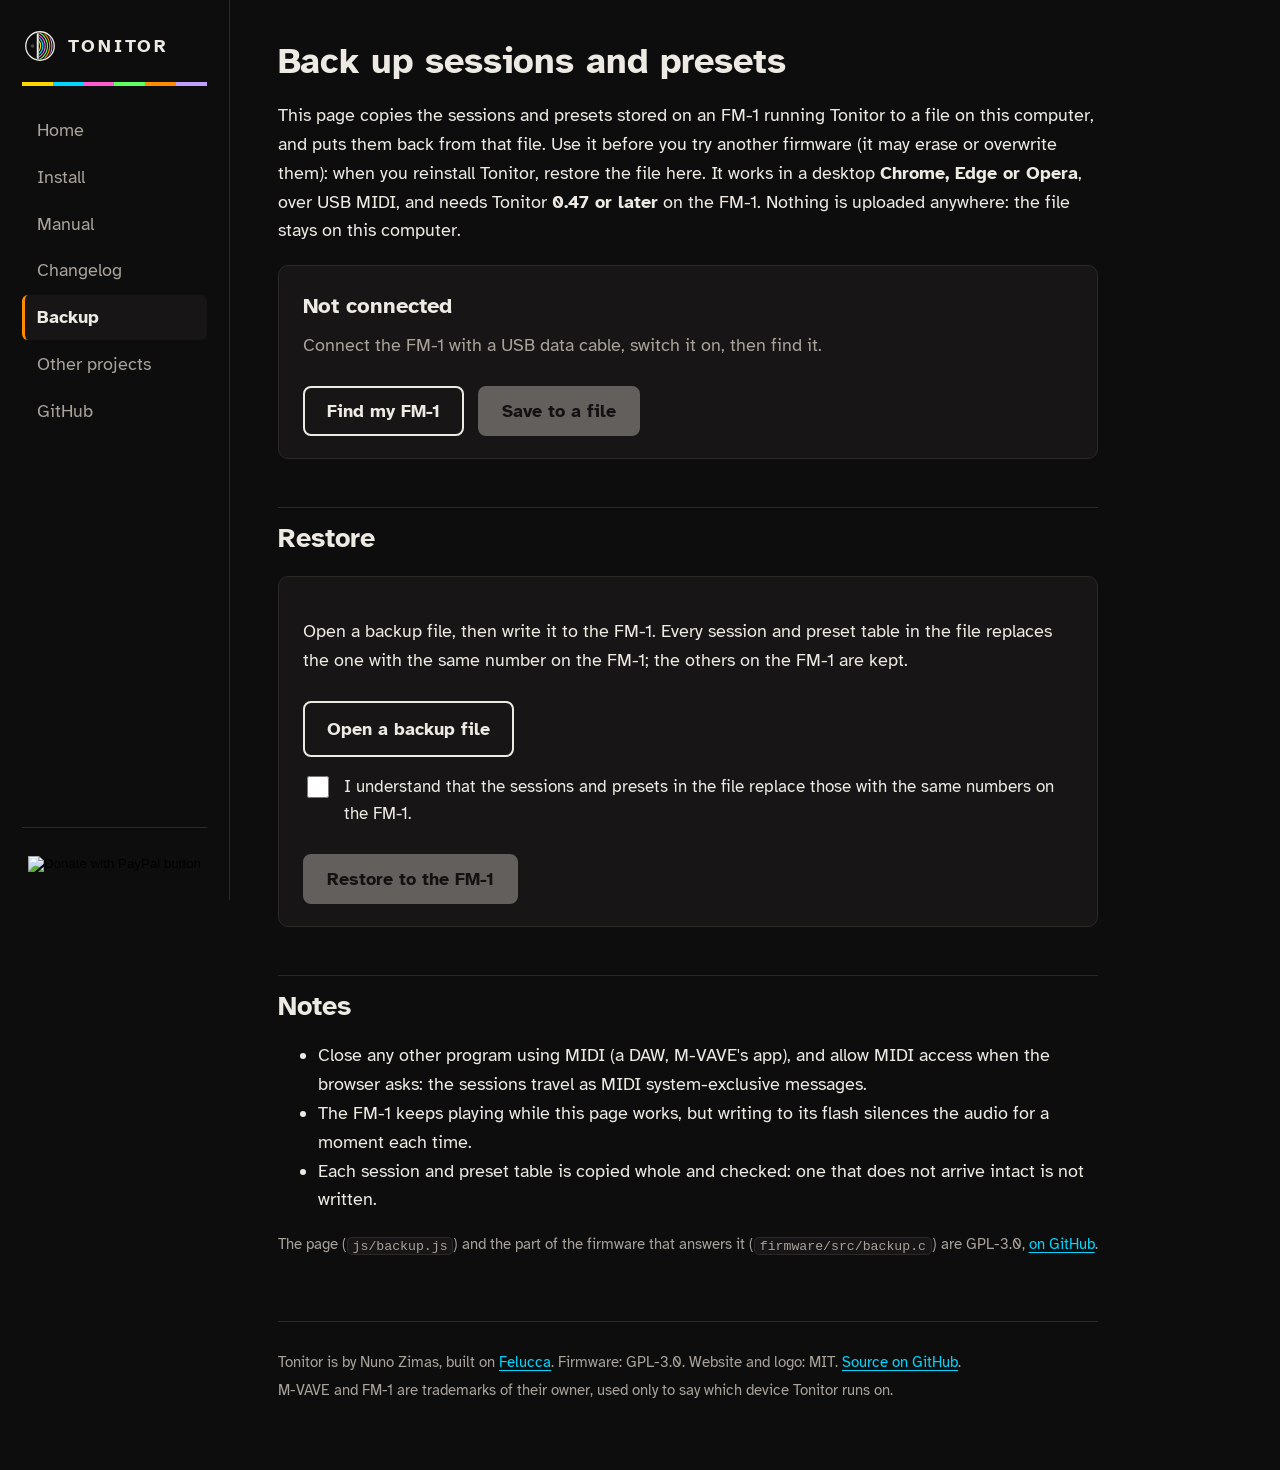
==== docs/backup.html @ d4419c0c "Import Tonitor 0.53 from nzimas/tonitor commit c39d18f Starting point of the SMK-37 port: the FM-1 t" ====
<!doctype html>
<!-- SPDX-License-Identifier: MIT -- Tonitor website (generated by tools/make_site.py from site/, README.md, CHANGELOG.md) -->
<html lang="en">
<head>
<meta charset="utf-8">
<meta name="viewport" content="width=device-width, initial-scale=1">
<title>Back up Tonitor sessions</title>
<meta name="description" content="Save the sessions and presets on an FM-1 running Tonitor to a file, and restore them, from your browser.">
<link rel="icon" href="assets/mark.svg" type="image/svg+xml">
<link rel="preconnect" href="https://fonts.googleapis.com">
<link rel="preconnect" href="https://fonts.gstatic.com" crossorigin>
<link href="https://fonts.googleapis.com/css2?family=Atkinson+Hyperlegible:wght@400;700&display=swap" rel="stylesheet">
<link rel="stylesheet" href="css/site.css?v=ab61317bf0">
<script type="module" src="js/backup.js"></script>
</head>
<body>
<div class="layout">
  <aside class="side">
    <div class="top">
      <a class="brand" href="./"><img src="assets/mark.svg" alt="">TONITOR</a>
      <button class="menu-btn" type="button" aria-label="Menu" aria-controls="site-nav" aria-expanded="false"><span></span><span></span><span></span></button>
    </div>
    <div class="layers" aria-hidden="true"><span></span><span></span><span></span><span></span><span></span><span></span></div>
    <nav id="site-nav" aria-label="Site">
      <button class="menu-close" type="button" aria-label="Close the menu">&times;</button>
      <a href="./">Home</a>
      <a href="install.html">Install</a>
      <a href="manual.html">Manual</a>
      <a href="changelog.html">Changelog</a>
      <a href="backup.html" aria-current="page">Backup</a>
      <a href="projects.html">Other projects</a>
      <a href="https://github.com/nzimas/tonitor">GitHub</a>
    </nav>
    <div class="menu-shade" hidden></div>
    <form class="donate donate-side" action="https://www.paypal.com/cgi-bin/webscr" method="post" target="_top">
      <input type="hidden" name="cmd" value="_xclick">
      <input type="hidden" name="business" value="nzimas.lv@gmail.com">
      <input type="hidden" name="item_name" value="Support Tonitor">
      <input type="hidden" name="currency_code" value="EUR">
      <input type="image" src="https://www.paypalobjects.com/en_US/i/btn/btn_donateCC_LG.gif" name="submit"
             title="PayPal - The safer, easier way to pay online!" alt="Donate with PayPal button">
    </form>
  </aside>
  <div class="content">
    <main>
<h1>Back up sessions and presets</h1>
<p>This page copies the sessions and presets stored on an FM-1 running Tonitor to a file on this computer, and
  puts them back from that file. Use it before you try another firmware (it may erase or overwrite them): when
  you reinstall Tonitor, restore the file here. It works in a desktop <b>Chrome, Edge or Opera</b>, over USB
  MIDI, and needs Tonitor <b>0.47 or later</b> on the FM-1. Nothing is uploaded anywhere: the file stays on this
  computer.</p>

<div class="panel" aria-live="polite">
  <p class="status" id="status">Not connected</p>
  <p class="detail" id="detail">Connect the FM-1 with a USB data cable, switch it on, then find it.</p>
  <dl class="dev" id="facts" hidden>
    <dt>On the FM-1</dt><dd id="f-dev"></dd>
    <dt>In the file</dt><dd id="f-file">no file opened</dd>
  </dl>
  <div class="bar" id="bar" hidden><div></div></div>
  <div class="cta">
    <button class="btn" id="connect">Find my FM-1</button>
    <button class="btn primary" id="save" disabled>Save to a file</button>
  </div>
</div>

<h2>Restore</h2>
<div class="panel">
  <p>Open a backup file, then write it to the FM-1. Every session and preset table in the file
    replaces the one with the same number on the FM-1; the others on the FM-1 are kept.</p>
  <div class="cta">
    <label class="btn" for="file">Open a backup file</label>
    <input type="file" id="file" accept=".json,application/json" hidden>
  </div>
  <label class="check"><input type="checkbox" id="agree">
    <span>I understand that the sessions and presets in the file replace those with the same numbers on the
      FM-1.</span></label>
  <div class="cta">
    <button class="btn primary" id="restore" disabled>Restore to the FM-1</button>
  </div>
  <div aria-live="polite">
    <p class="status" id="r-status" hidden></p>
    <p class="detail" id="r-detail" hidden></p>
    <div class="bar" id="r-bar" hidden><div></div></div>
  </div>
</div>

<h2>Notes</h2>
<ul>
  <li>Close any other program using MIDI (a DAW, M-VAVE's app), and allow MIDI access when the browser asks:
    the sessions travel as MIDI system-exclusive messages.</li>
  <li>The FM-1 keeps playing while this page works, but writing to its flash silences the audio for a moment
    each time.</li>
  <li>Each session and preset table is copied whole and checked: one that does not arrive intact is not written.</li>
</ul>
<p class="note">The page (<code>js/backup.js</code>) and the part of the firmware that answers it
  (<code>firmware/src/backup.c</code>) are GPL-3.0, <a href="https://github.com/nzimas/tonitor">on GitHub</a>.</p>

    </main>
    <footer>
      <p>Tonitor is by Nuno Zimas, built on <a href="https://github.com/hugelton/Felucca">Felucca</a>. Firmware: GPL-3.0. Website and logo: MIT.
        <a href="https://github.com/nzimas/tonitor">Source on GitHub</a>.</p>
      <p>M-VAVE and FM-1 are trademarks of their owner, used only to say which device Tonitor runs on.</p>
      <form class="donate donate-foot" action="https://www.paypal.com/cgi-bin/webscr" method="post" target="_top">
        <input type="hidden" name="cmd" value="_xclick">
        <input type="hidden" name="business" value="nzimas.lv@gmail.com">
        <input type="hidden" name="item_name" value="Support Tonitor">
        <input type="hidden" name="currency_code" value="EUR">
        <input type="image" src="https://www.paypalobjects.com/en_US/i/btn/btn_donateCC_LG.gif" name="submit"
               title="PayPal - The safer, easier way to pay online!" alt="Donate with PayPal button">
      </form>
    </footer>
  </div>
</div>
<script src="js/menu.js?v=ab61317bf0"></script>
</body>
</html>
---- docs/css/site.css ----
/* SPDX-License-Identifier: MIT -- Tonitor website */
:root {
  --bg: #0e0d0d;
  --bg2: #171515;
  --line: #2c2927;
  --fg: #edeae4;
  --dim: #a8a29b;
  --l1: #ffd600; --l2: #00d6ff; --l3: #ff5cd2; --l4: #60ff60; --l5: #ff8c00; --l6: #bea0ff;
  --warn: #ff5a4a;
  --ok: #60e080;
  --side: 230px;
  --max: 820px;
}
* { box-sizing: border-box; }
[hidden] { display: none !important; }
html { -webkit-text-size-adjust: 100%; }
body {
  margin: 0;
  background: var(--bg);
  color: var(--fg);
  font-family: "Atkinson Hyperlegible", system-ui, -apple-system, "Segoe UI", sans-serif;
  font-size: 18px;
  line-height: 1.6;
}
a { color: var(--l2); text-underline-offset: 3px; }
a:hover { color: var(--fg); }
code, pre { font-family: ui-monospace, "SF Mono", Menlo, Consolas, monospace; font-size: 0.88em; }
code { background: var(--bg2); border: 1px solid var(--line); border-radius: 5px; padding: 0.05em 0.35em; }
pre { background: var(--bg2); border: 1px solid var(--line); border-radius: 8px; padding: 14px 16px; overflow-x: auto; }
pre code { background: none; border: 0; padding: 0; }
img { max-width: 100%; }

/* the frame: the menu down the left, the content beside it */
.layout { display: flex; min-height: 100vh; }
.side {
  width: var(--side); flex: none; position: sticky; top: 0; align-self: flex-start; height: 100vh;
  padding: 28px 22px; border-right: 1px solid var(--line);
  display: flex; flex-direction: column;
}
.brand { display: flex; align-items: center; gap: 10px; color: var(--fg); text-decoration: none; font-weight: 700; letter-spacing: 0.16em; font-size: 18px; }
.brand img { width: 36px; height: 36px; }
.layers { display: flex; height: 4px; margin: 18px 0 22px; }
.layers span { flex: 1; }
.layers span:nth-child(1) { background: var(--l1); } .layers span:nth-child(2) { background: var(--l2); }
.layers span:nth-child(3) { background: var(--l3); } .layers span:nth-child(4) { background: var(--l4); }
.layers span:nth-child(5) { background: var(--l5); } .layers span:nth-child(6) { background: var(--l6); }
.top { display: flex; align-items: center; justify-content: space-between; }
.menu-btn, .menu-close, .menu-shade { display: none; }
.side nav { display: flex; flex-direction: column; gap: 2px; }
.side nav a { color: var(--dim); text-decoration: none; padding: 8px 12px; border-radius: 6px; border-left: 3px solid transparent; }
.side nav a:hover { color: var(--fg); background: var(--bg2); }
.side nav a[aria-current="page"] { color: var(--fg); background: var(--bg2); border-left-color: var(--l5); font-weight: 700; }
.donate { margin: auto 0 0; padding-top: 28px; border-top: 1px solid var(--line); display: flex; justify-content: center; }
.donate input[type="image"] { display: block; }
.donate-foot { display: none; }

.content { flex: 1; min-width: 0; padding: 0 48px; }
main { max-width: var(--max); padding: 40px 0 50px; }
main h1 { font-size: 36px; line-height: 1.2; margin: 0 0 14px; }
main h2 { font-size: 27px; line-height: 1.25; margin: 48px 0 12px; padding-top: 14px; border-top: 1px solid var(--line); }
main h3 { font-size: 21px; margin: 30px 0 8px; }
main h2, main h3 { scroll-margin-top: 20px; }
p.big { font-size: 22px; font-weight: 700; margin: 0 0 8px; }
p.note { color: var(--dim); font-size: 15px; }

/* home */
.hero { padding: 10px 0 6px; }
.hero h1 { font-size: 30px; line-height: 1.3; max-width: 26em; margin: 0; }
.cta { display: flex; gap: 14px; flex-wrap: wrap; margin-top: 26px; }
/* the demo: a 16:9 poster (the Short's frame on an enlarged, blurred detail of it); played, YouTube's player takes
 * the frame's place in the middle */
.demo { position: relative; margin: 34px 0 0; aspect-ratio: 16 / 9; overflow: hidden; border-radius: 14px;
        border: 1px solid var(--line); background: #000; box-shadow: 0 18px 50px rgba(0, 0, 0, 0.55); }
.demo > img { position: absolute; inset: 0; width: 100%; height: 100%; object-fit: cover; display: block; }
.demo-play { position: absolute; inset: 0; width: 100%; height: 100%; padding: 0; border: 0; cursor: pointer;
             background: radial-gradient(ellipse at center, rgba(0, 0, 0, 0) 30%, rgba(0, 0, 0, 0.35) 100%);
             display: flex; flex-direction: column; align-items: center; justify-content: center; gap: 14px;
             color: var(--fg); font-family: inherit; }
.demo-icon { width: 84px; height: 84px; border-radius: 50%; display: grid; place-items: center;
             background: rgba(14, 13, 13, 0.62); border: 2px solid rgba(237, 234, 228, 0.9);
             backdrop-filter: blur(6px); -webkit-backdrop-filter: blur(6px);
             transition: transform 0.18s ease, background 0.18s ease; }
.demo-icon svg { width: 38px; height: 38px; fill: var(--fg); margin-left: 5px; }
.demo-label { font-size: 17px; font-weight: 700; letter-spacing: 0.04em; padding: 5px 14px; border-radius: 999px;
              background: rgba(14, 13, 13, 0.62); backdrop-filter: blur(6px); -webkit-backdrop-filter: blur(6px); }
.demo-play:hover .demo-icon, .demo-play:focus-visible .demo-icon { transform: scale(1.08); background: var(--l5); border-color: var(--l5); }
.demo-play:focus-visible { outline: 3px solid var(--l2); outline-offset: -3px; }
.demo iframe { position: absolute; top: 0; left: 50%; height: 100%; aspect-ratio: 9 / 16; transform: translateX(-50%);
               border: 0; display: block; background: #000; }
@media (prefers-reduced-motion: reduce) { .demo-icon { transition: none; } }
.btn { display: inline-block; padding: 12px 22px; border-radius: 8px; font-weight: 700; text-decoration: none; border: 2px solid var(--fg); color: var(--fg); background: transparent; font-size: 18px; cursor: pointer; font-family: inherit; }
.btn.primary { background: var(--fg); color: var(--bg); }
.btn:hover { background: var(--bg2); color: var(--fg); }
.btn.primary:hover { background: #fff; color: var(--bg); }
.btn[disabled] { opacity: 0.35; cursor: not-allowed; }

.features { display: grid; grid-template-columns: max-content 1fr; gap: 8px 26px; margin: 16px 0 0; }
.features dt { font-weight: 700; }
.features dd { margin: 0; color: var(--dim); }

.steps { counter-reset: s; list-style: none; padding: 0; margin: 16px 0 0; }
.steps li { counter-increment: s; position: relative; padding: 4px 0 12px 50px; }
.steps li::before { content: counter(s); position: absolute; left: 0; top: 0; width: 34px; height: 34px; border-radius: 50%; border: 2px solid var(--fg); display: grid; place-items: center; font-weight: 700; }

.warn { border-left: 4px solid var(--warn); padding: 4px 0 4px 18px; margin: 22px 0; }
.warn p { margin: 0; }

footer { border-top: 1px solid var(--line); padding: 24px 0 40px; color: var(--dim); font-size: 15px; max-width: var(--max); }
footer p { margin: 4px 0; }

/* documents (manual, changelog) */
main table { border-collapse: collapse; width: 100%; margin: 14px 0; display: block; overflow-x: auto; }
main th, main td { border: 1px solid var(--line); padding: 8px 12px; vertical-align: top; text-align: left; }
main th { background: var(--bg2); }
main td:first-child { white-space: nowrap; }
main blockquote { border-left: 4px solid var(--l5); margin: 16px 0; padding: 4px 18px; color: var(--dim); }
.toc { border-left: 1px solid var(--line); padding: 4px 0 4px 18px; columns: 2 240px; margin: 20px 0; }
.toc a { display: block; padding: 2px 0; text-decoration: none; }
.toc a.sub { padding-left: 16px; color: var(--dim); }

/* other projects */
p.lead { font-size: 20px; color: var(--dim); margin: 0; max-width: 36em; }
.projects { display: grid; gap: 24px; margin: 34px 0 0; }
.project { --accent: var(--l1); background: var(--bg2); border: 1px solid var(--line); border-top: 4px solid var(--accent);
           border-radius: 12px; padding: 24px 28px 26px; }
.project-head { display: flex; flex-wrap: wrap; align-items: baseline; justify-content: space-between; gap: 4px 18px; }
main .project h2 { margin: 0; padding: 0; border: 0; font-size: 28px; }
.device { color: var(--accent); font-size: 14px; font-weight: 700; letter-spacing: 0.08em; text-transform: uppercase; }
.project > p { margin: 12px 0 0; }
.links { display: flex; flex-wrap: wrap; gap: 10px; margin-top: 20px; }
.btn.small { padding: 7px 16px; font-size: 16px; border-radius: 7px; white-space: nowrap; }
.editions { list-style: none; padding: 0; margin: 18px 0 0; border-top: 1px solid var(--line); }
.editions li { display: grid; grid-template-columns: 1fr auto; gap: 12px 24px; align-items: center;
               padding: 16px 0; border-bottom: 1px solid var(--line); }
.editions li:last-child { border-bottom: 0; padding-bottom: 0; }
.ed-name { font-weight: 700; font-size: 19px; }
.ed-note { color: var(--dim); font-size: 16px; line-height: 1.5; margin: 4px 0 0; }
.ed-links { display: flex; flex-wrap: wrap; gap: 8px; justify-content: flex-end; }
.tag { display: inline-block; margin-left: 10px; padding: 1px 9px; border: 1px solid var(--line); border-radius: 999px;
       color: var(--dim); font-size: 13px; font-weight: 700; vertical-align: 2px; }
.tag.current { color: var(--ok); border-color: var(--ok); }

/* the installer */
.panel { background: var(--bg2); border: 1px solid var(--line); border-radius: 10px; padding: 22px 24px; margin-top: 20px; }
.status { font-size: 22px; font-weight: 700; margin: 0 0 8px; }
.status.ok { color: var(--ok); } .status.bad { color: var(--warn); }
.detail { color: var(--dim); margin: 0; white-space: pre-line; }
.bar { height: 22px; background: var(--bg); border: 2px solid var(--fg); border-radius: 6px; overflow: hidden; margin: 16px 0 6px; }
.bar > div { height: 100%; width: 0; background: linear-gradient(90deg, var(--l1), var(--l2), var(--l3), var(--l4), var(--l5), var(--l6)); transition: width 0.2s; }
.check { display: flex; gap: 12px; align-items: flex-start; margin: 16px 0; font-size: 17px; }
.check input { width: 22px; height: 22px; margin-top: 3px; flex: none; }
.dev { display: grid; grid-template-columns: max-content 1fr; gap: 4px 16px; margin: 10px 0 0; }
.dev dt { color: var(--dim); }
.dev dd { margin: 0; font-weight: 700; }

/* narrow screens: the menu above the content */
@media (max-width: 820px) {
  .layout { flex-direction: column; }
  .side { width: auto; height: auto; position: static; align-self: stretch; border-right: 0; border-bottom: 1px solid var(--line); padding: 16px 20px 12px; }
  .layers { margin: 12px 0 0; }
  .menu-btn { display: flex; flex-direction: column; justify-content: center; gap: 5px; width: 44px; height: 44px;
              padding: 10px; background: none; border: 1px solid var(--line); border-radius: 8px; cursor: pointer; }
  .menu-btn span { display: block; height: 2px; background: var(--fg); border-radius: 1px; }
  .side nav { position: fixed; top: 0; right: 0; bottom: 0; width: min(80vw, 300px); z-index: 20;
              background: var(--bg2); border-left: 1px solid var(--line); padding: 64px 18px 24px;
              transform: translateX(100%); transition: transform 0.22s ease; visibility: hidden; }
  .menu-open .side nav { transform: none; visibility: visible; }
  .side nav a { font-size: 19px; padding: 12px 14px; }
  .menu-close { display: block; position: absolute; top: 12px; right: 12px; width: 44px; height: 44px;
                background: none; border: 1px solid var(--line); border-radius: 8px; color: var(--fg);
                font-size: 28px; line-height: 1; cursor: pointer; font-family: inherit; }
  .menu-shade { display: block; position: fixed; inset: 0; z-index: 10; background: rgba(0, 0, 0, 0.6); }
  .menu-shade[hidden] { display: none; }
  .menu-open { overflow: hidden; }
  .project { padding: 20px 18px 22px; }
  main .project h2 { font-size: 24px; }
  .editions li { grid-template-columns: 1fr; }
  .editions li > .btn { justify-self: start; }
  .ed-links { justify-content: flex-start; }
  .demo { margin-top: 26px; border-radius: 10px; }
  .demo-icon { width: 68px; height: 68px; }
  .demo-icon svg { width: 30px; height: 30px; }
  .demo.playing { aspect-ratio: 9 / 16; max-width: 360px; margin-left: auto; margin-right: auto; }   /* (portrait, to be seen) */
  .donate-side { display: none; }
  .donate-foot { display: flex; margin: 24px 0 8px; padding-top: 24px; }
  .content { padding: 0 20px; }
  main { padding-top: 26px; }
  body { font-size: 17px; }
  .features { grid-template-columns: 1fr; gap: 0; }
  .features dd { margin-bottom: 10px; }
  main td:first-child { white-space: normal; }
}
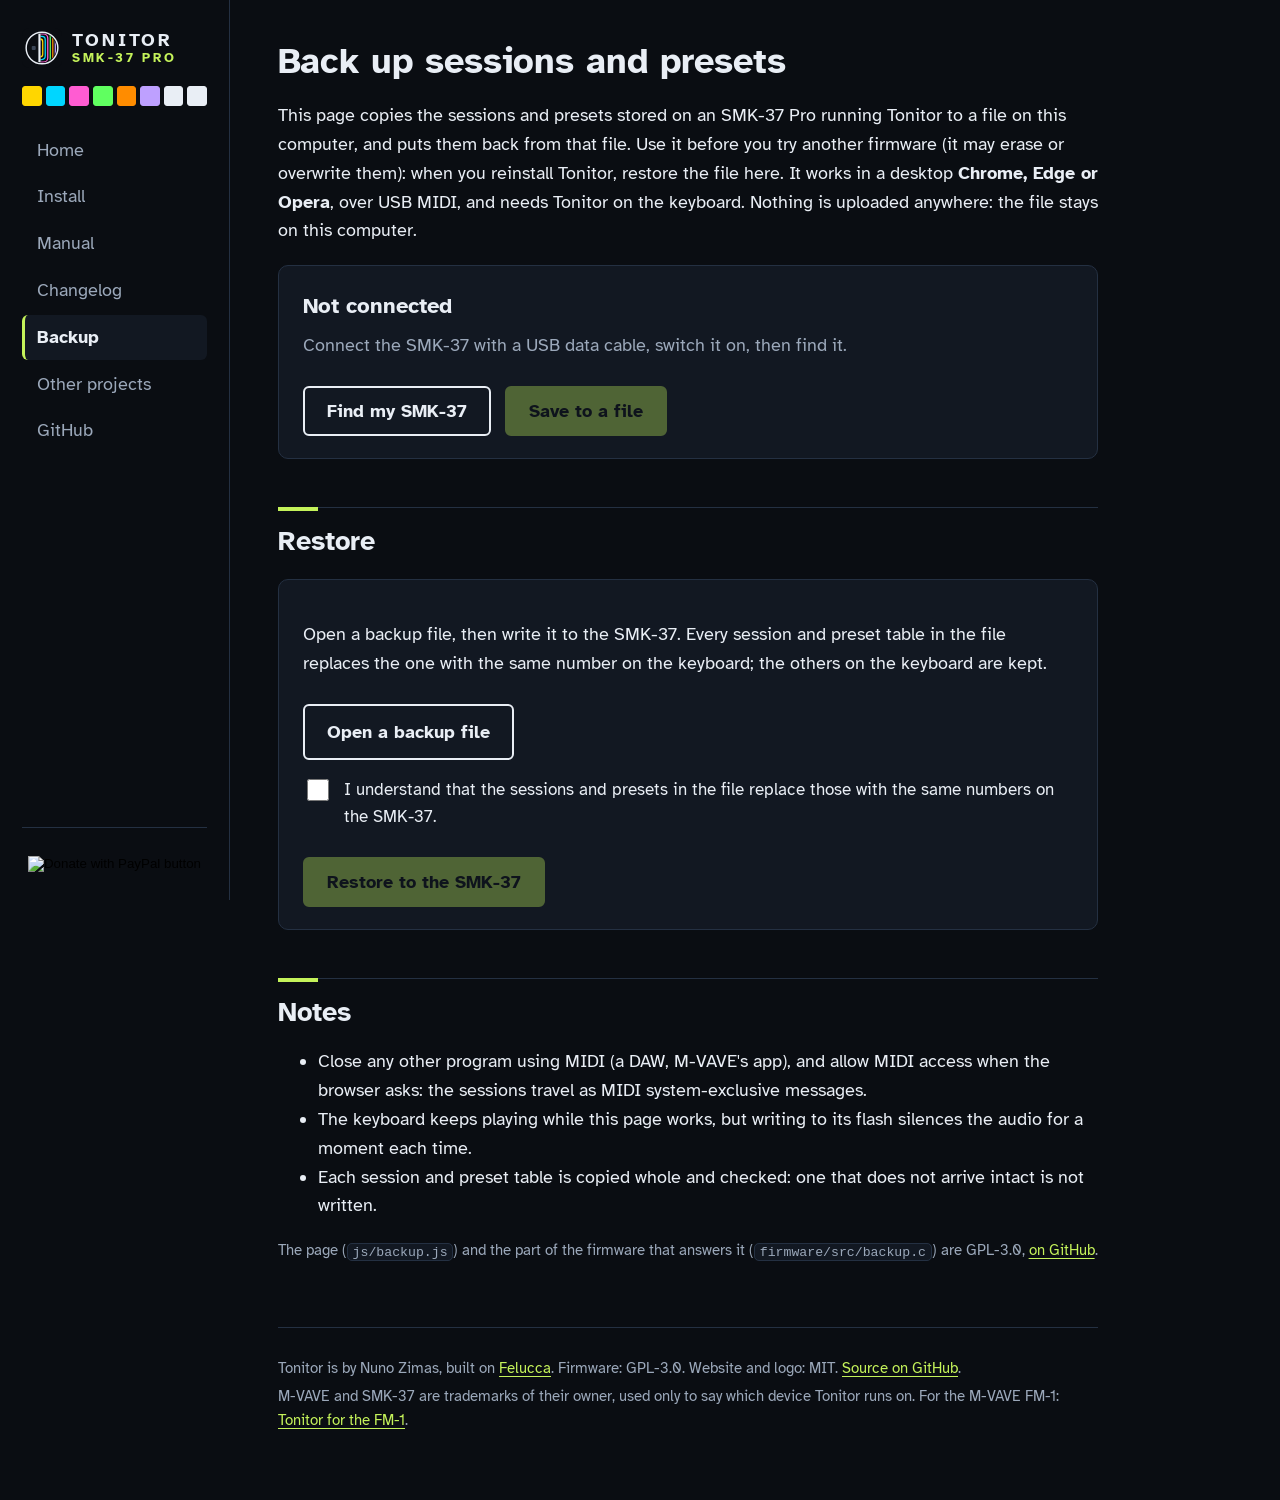
==== commit 2e9f83c3: "Website for the SMK-37: its own manual, changelog, installer and look - MANUAL.md: the manual for th" ====
--- a/docs/backup.html
+++ b/docs/backup.html
@@ -1,26 +1,26 @@
 <!doctype html>
-<!-- SPDX-License-Identifier: MIT -- Tonitor website (generated by tools/make_site.py from site/, README.md, CHANGELOG.md) -->
+<!-- SPDX-License-Identifier: MIT -- Tonitor for the SMK-37 website (generated by tools/make_site.py from site/, MANUAL.md, CHANGELOG.md) -->
 <html lang="en">
 <head>
 <meta charset="utf-8">
 <meta name="viewport" content="width=device-width, initial-scale=1">
-<title>Back up Tonitor sessions</title>
-<meta name="description" content="Save the sessions and presets on an FM-1 running Tonitor to a file, and restore them, from your browser.">
+<title>Back up Tonitor sessions (SMK-37)</title>
+<meta name="description" content="Save the sessions and presets on an SMK-37 Pro running Tonitor to a file, and restore them, from your browser.">
 <link rel="icon" href="assets/mark.svg" type="image/svg+xml">
 <link rel="preconnect" href="https://fonts.googleapis.com">
 <link rel="preconnect" href="https://fonts.gstatic.com" crossorigin>
 <link href="https://fonts.googleapis.com/css2?family=Atkinson+Hyperlegible:wght@400;700&display=swap" rel="stylesheet">
-<link rel="stylesheet" href="css/site.css?v=ab61317bf0">
+<link rel="stylesheet" href="css/site.css?v=cff7802004">
 <script type="module" src="js/backup.js"></script>
 </head>
 <body>
 <div class="layout">
   <aside class="side">
     <div class="top">
-      <a class="brand" href="./"><img src="assets/mark.svg" alt="">TONITOR</a>
+      <a class="brand" href="./"><img src="assets/mark.svg" alt=""><span class="brand-name">TONITOR<span class="brand-model">SMK-37 PRO</span></span></a>
       <button class="menu-btn" type="button" aria-label="Menu" aria-controls="site-nav" aria-expanded="false"><span></span><span></span><span></span></button>
     </div>
-    <div class="layers" aria-hidden="true"><span></span><span></span><span></span><span></span><span></span><span></span></div>
+    <div class="pads" aria-hidden="true"><span></span><span></span><span></span><span></span><span></span><span></span><span></span><span></span></div>
     <nav id="site-nav" aria-label="Site">
       <button class="menu-close" type="button" aria-label="Close the menu">&times;</button>
       <a href="./">Home</a>
@@ -29,7 +29,7 @@
       <a href="changelog.html">Changelog</a>
       <a href="backup.html" aria-current="page">Backup</a>
       <a href="projects.html">Other projects</a>
-      <a href="https://github.com/nzimas/tonitor">GitHub</a>
+      <a href="https://github.com/nzimas/tonitor-smk37">GitHub</a>
     </nav>
     <div class="menu-shade" hidden></div>
     <form class="donate donate-side" action="https://www.paypal.com/cgi-bin/webscr" method="post" target="_top">
@@ -44,39 +44,39 @@
   <div class="content">
     <main>
 <h1>Back up sessions and presets</h1>
-<p>This page copies the sessions and presets stored on an FM-1 running Tonitor to a file on this computer, and
+<p>This page copies the sessions and presets stored on an SMK-37 Pro running Tonitor to a file on this computer, and
   puts them back from that file. Use it before you try another firmware (it may erase or overwrite them): when
   you reinstall Tonitor, restore the file here. It works in a desktop <b>Chrome, Edge or Opera</b>, over USB
-  MIDI, and needs Tonitor <b>0.47 or later</b> on the FM-1. Nothing is uploaded anywhere: the file stays on this
+  MIDI, and needs Tonitor on the keyboard. Nothing is uploaded anywhere: the file stays on this
   computer.</p>
 
 <div class="panel" aria-live="polite">
   <p class="status" id="status">Not connected</p>
-  <p class="detail" id="detail">Connect the FM-1 with a USB data cable, switch it on, then find it.</p>
+  <p class="detail" id="detail">Connect the SMK-37 with a USB data cable, switch it on, then find it.</p>
   <dl class="dev" id="facts" hidden>
-    <dt>On the FM-1</dt><dd id="f-dev"></dd>
+    <dt>On the SMK-37</dt><dd id="f-dev"></dd>
     <dt>In the file</dt><dd id="f-file">no file opened</dd>
   </dl>
   <div class="bar" id="bar" hidden><div></div></div>
   <div class="cta">
-    <button class="btn" id="connect">Find my FM-1</button>
+    <button class="btn" id="connect">Find my SMK-37</button>
     <button class="btn primary" id="save" disabled>Save to a file</button>
   </div>
 </div>
 
 <h2>Restore</h2>
 <div class="panel">
-  <p>Open a backup file, then write it to the FM-1. Every session and preset table in the file
-    replaces the one with the same number on the FM-1; the others on the FM-1 are kept.</p>
+  <p>Open a backup file, then write it to the SMK-37. Every session and preset table in the file
+    replaces the one with the same number on the keyboard; the others on the keyboard are kept.</p>
   <div class="cta">
     <label class="btn" for="file">Open a backup file</label>
     <input type="file" id="file" accept=".json,application/json" hidden>
   </div>
   <label class="check"><input type="checkbox" id="agree">
     <span>I understand that the sessions and presets in the file replace those with the same numbers on the
-      FM-1.</span></label>
+      SMK-37.</span></label>
   <div class="cta">
-    <button class="btn primary" id="restore" disabled>Restore to the FM-1</button>
+    <button class="btn primary" id="restore" disabled>Restore to the SMK-37</button>
   </div>
   <div aria-live="polite">
     <p class="status" id="r-status" hidden></p>
@@ -89,18 +89,19 @@
 <ul>
   <li>Close any other program using MIDI (a DAW, M-VAVE's app), and allow MIDI access when the browser asks:
     the sessions travel as MIDI system-exclusive messages.</li>
-  <li>The FM-1 keeps playing while this page works, but writing to its flash silences the audio for a moment
+  <li>The keyboard keeps playing while this page works, but writing to its flash silences the audio for a moment
     each time.</li>
   <li>Each session and preset table is copied whole and checked: one that does not arrive intact is not written.</li>
 </ul>
 <p class="note">The page (<code>js/backup.js</code>) and the part of the firmware that answers it
-  (<code>firmware/src/backup.c</code>) are GPL-3.0, <a href="https://github.com/nzimas/tonitor">on GitHub</a>.</p>
+  (<code>firmware/src/backup.c</code>) are GPL-3.0, <a href="https://github.com/nzimas/tonitor-smk37">on GitHub</a>.</p>
 
     </main>
     <footer>
       <p>Tonitor is by Nuno Zimas, built on <a href="https://github.com/hugelton/Felucca">Felucca</a>. Firmware: GPL-3.0. Website and logo: MIT.
-        <a href="https://github.com/nzimas/tonitor">Source on GitHub</a>.</p>
-      <p>M-VAVE and FM-1 are trademarks of their owner, used only to say which device Tonitor runs on.</p>
+        <a href="https://github.com/nzimas/tonitor-smk37">Source on GitHub</a>.</p>
+      <p>M-VAVE and SMK-37 are trademarks of their owner, used only to say which device Tonitor runs on.
+        For the M-VAVE FM-1: <a href="https://nzimas.github.io/tonitor/">Tonitor for the FM-1</a>.</p>
       <form class="donate donate-foot" action="https://www.paypal.com/cgi-bin/webscr" method="post" target="_top">
         <input type="hidden" name="cmd" value="_xclick">
         <input type="hidden" name="business" value="nzimas.lv@gmail.com">
@@ -112,6 +113,6 @@
     </footer>
   </div>
 </div>
-<script src="js/menu.js?v=ab61317bf0"></script>
+<script src="js/menu.js?v=cff7802004"></script>
 </body>
 </html>
--- a/docs/css/site.css
+++ b/docs/css/site.css
@@ -1,10 +1,12 @@
-/* SPDX-License-Identifier: MIT -- Tonitor website */
+/* SPDX-License-Identifier: MIT -- Tonitor for the SMK-37 website: the FM-1 site's frame, in its own colours -- a cool
+ * blue-black and a lime accent (the FM-1's: a warm black, orange and cyan), the pads in the corner */
 :root {
-  --bg: #0e0d0d;
-  --bg2: #171515;
-  --line: #2c2927;
-  --fg: #edeae4;
-  --dim: #a8a29b;
+  --bg: #0a0d12;
+  --bg2: #121822;
+  --line: #243042;
+  --fg: #e9eef5;
+  --dim: #9ba8ba;
+  --acc: #c4f25a;
   --l1: #ffd600; --l2: #00d6ff; --l3: #ff5cd2; --l4: #60ff60; --l5: #ff8c00; --l6: #bea0ff;
   --warn: #ff5a4a;
   --ok: #60e080;
@@ -22,7 +24,7 @@
   font-size: 18px;
   line-height: 1.6;
 }
-a { color: var(--l2); text-underline-offset: 3px; }
+a { color: var(--acc); text-underline-offset: 3px; }
 a:hover { color: var(--fg); }
 code, pre { font-family: ui-monospace, "SF Mono", Menlo, Consolas, monospace; font-size: 0.88em; }
 code { background: var(--bg2); border: 1px solid var(--line); border-radius: 5px; padding: 0.05em 0.35em; }
@@ -38,18 +40,21 @@
   display: flex; flex-direction: column;
 }
 .brand { display: flex; align-items: center; gap: 10px; color: var(--fg); text-decoration: none; font-weight: 700; letter-spacing: 0.16em; font-size: 18px; }
-.brand img { width: 36px; height: 36px; }
-.layers { display: flex; height: 4px; margin: 18px 0 22px; }
-.layers span { flex: 1; }
-.layers span:nth-child(1) { background: var(--l1); } .layers span:nth-child(2) { background: var(--l2); }
-.layers span:nth-child(3) { background: var(--l3); } .layers span:nth-child(4) { background: var(--l4); }
-.layers span:nth-child(5) { background: var(--l5); } .layers span:nth-child(6) { background: var(--l6); }
+.brand img { width: 40px; height: 40px; }
+.brand-name { display: flex; flex-direction: column; line-height: 1.15; }
+.brand-model { color: var(--acc); font-size: 13px; letter-spacing: 0.2em; }
+.pads { display: grid; grid-template-columns: repeat(8, 1fr); gap: 4px; margin: 18px 0 22px; }
+.pads span { aspect-ratio: 1; border-radius: 3px; border: 1px solid var(--line); }
+.pads span:nth-child(1) { background: var(--l1); border-color: var(--l1); } .pads span:nth-child(2) { background: var(--l2); border-color: var(--l2); }
+.pads span:nth-child(3) { background: var(--l3); border-color: var(--l3); } .pads span:nth-child(4) { background: var(--l4); border-color: var(--l4); }
+.pads span:nth-child(5) { background: var(--l5); border-color: var(--l5); } .pads span:nth-child(6) { background: var(--l6); border-color: var(--l6); }
+.pads span:nth-child(7), .pads span:nth-child(8) { background: var(--fg); border-color: var(--fg); }
 .top { display: flex; align-items: center; justify-content: space-between; }
 .menu-btn, .menu-close, .menu-shade { display: none; }
 .side nav { display: flex; flex-direction: column; gap: 2px; }
 .side nav a { color: var(--dim); text-decoration: none; padding: 8px 12px; border-radius: 6px; border-left: 3px solid transparent; }
 .side nav a:hover { color: var(--fg); background: var(--bg2); }
-.side nav a[aria-current="page"] { color: var(--fg); background: var(--bg2); border-left-color: var(--l5); font-weight: 700; }
+.side nav a[aria-current="page"] { color: var(--fg); background: var(--bg2); border-left-color: var(--acc); font-weight: 700; }
 .donate { margin: auto 0 0; padding-top: 28px; border-top: 1px solid var(--line); display: flex; justify-content: center; }
 .donate input[type="image"] { display: block; }
 .donate-foot { display: none; }
@@ -58,6 +63,7 @@
 main { max-width: var(--max); padding: 40px 0 50px; }
 main h1 { font-size: 36px; line-height: 1.2; margin: 0 0 14px; }
 main h2 { font-size: 27px; line-height: 1.25; margin: 48px 0 12px; padding-top: 14px; border-top: 1px solid var(--line); }
+main h2::before { content: ""; display: block; width: 40px; height: 4px; background: var(--acc); margin: -15px 0 14px; }
 main h3 { font-size: 21px; margin: 30px 0 8px; }
 main h2, main h3 { scroll-margin-top: 20px; }
 p.big { font-size: 22px; font-weight: 700; margin: 0 0 8px; }
@@ -67,6 +73,16 @@
 .hero { padding: 10px 0 6px; }
 .hero h1 { font-size: 30px; line-height: 1.3; max-width: 26em; margin: 0; }
 .cta { display: flex; gap: 14px; flex-wrap: wrap; margin-top: 26px; }
+/* home: the SMK-37's sixteen pads, the top row in the tracks' colours */
+.panel-art { margin: 34px 0 0; padding: 26px; border: 1px solid var(--line); border-radius: 14px; background: var(--bg2);
+             display: grid; grid-template-columns: repeat(8, 1fr); gap: 12px; }
+.panel-art span { aspect-ratio: 1; border-radius: 8px; border: 2px solid var(--line); background: var(--bg); }
+.panel-art span.t1 { background: var(--l1); border-color: var(--l1); } .panel-art span.t2 { background: var(--l2); border-color: var(--l2); opacity: .35; }
+.panel-art span.t3 { background: var(--l3); border-color: var(--l3); opacity: .35; } .panel-art span.t4 { background: var(--l4); border-color: var(--l4); opacity: .35; }
+.panel-art span.t5 { background: var(--l5); border-color: var(--l5); opacity: .35; } .panel-art span.t6 { background: var(--l6); border-color: var(--l6); opacity: .35; }
+.panel-art span.p { background: var(--fg); border-color: var(--fg); opacity: .35; } .panel-art span.p.on { opacity: 1; }
+.panel-art span.b { border-color: #4a7a1a; } .panel-art span.b.on { background: var(--acc); border-color: var(--acc); }
+@media (max-width: 820px) { .panel-art { gap: 6px; padding: 14px; } .panel-art span { border-radius: 5px; } }
 /* the demo: a 16:9 poster (the Short's frame on an enlarged, blurred detail of it); played, YouTube's player takes
  * the frame's place in the middle */
 .demo { position: relative; margin: 34px 0 0; aspect-ratio: 16 / 9; overflow: hidden; border-radius: 14px;
@@ -88,10 +104,10 @@
 .demo iframe { position: absolute; top: 0; left: 50%; height: 100%; aspect-ratio: 9 / 16; transform: translateX(-50%);
                border: 0; display: block; background: #000; }
 @media (prefers-reduced-motion: reduce) { .demo-icon { transition: none; } }
-.btn { display: inline-block; padding: 12px 22px; border-radius: 8px; font-weight: 700; text-decoration: none; border: 2px solid var(--fg); color: var(--fg); background: transparent; font-size: 18px; cursor: pointer; font-family: inherit; }
-.btn.primary { background: var(--fg); color: var(--bg); }
+.btn { display: inline-block; padding: 12px 22px; border-radius: 6px; font-weight: 700; text-decoration: none; border: 2px solid var(--fg); color: var(--fg); background: transparent; font-size: 18px; cursor: pointer; font-family: inherit; }
+.btn.primary { background: var(--acc); border-color: var(--acc); color: var(--bg); }
 .btn:hover { background: var(--bg2); color: var(--fg); }
-.btn.primary:hover { background: #fff; color: var(--bg); }
+.btn.primary:hover { background: #dcff8a; border-color: #dcff8a; color: var(--bg); }
 .btn[disabled] { opacity: 0.35; cursor: not-allowed; }
 
 .features { display: grid; grid-template-columns: max-content 1fr; gap: 8px 26px; margin: 16px 0 0; }
@@ -100,7 +116,7 @@
 
 .steps { counter-reset: s; list-style: none; padding: 0; margin: 16px 0 0; }
 .steps li { counter-increment: s; position: relative; padding: 4px 0 12px 50px; }
-.steps li::before { content: counter(s); position: absolute; left: 0; top: 0; width: 34px; height: 34px; border-radius: 50%; border: 2px solid var(--fg); display: grid; place-items: center; font-weight: 700; }
+.steps li::before { content: counter(s); position: absolute; left: 0; top: 0; width: 34px; height: 34px; border-radius: 6px; border: 2px solid var(--acc); color: var(--acc); display: grid; place-items: center; font-weight: 700; }
 
 .warn { border-left: 4px solid var(--warn); padding: 4px 0 4px 18px; margin: 22px 0; }
 .warn p { margin: 0; }
@@ -113,7 +129,7 @@
 main th, main td { border: 1px solid var(--line); padding: 8px 12px; vertical-align: top; text-align: left; }
 main th { background: var(--bg2); }
 main td:first-child { white-space: nowrap; }
-main blockquote { border-left: 4px solid var(--l5); margin: 16px 0; padding: 4px 18px; color: var(--dim); }
+main blockquote { border-left: 4px solid var(--acc); margin: 16px 0; padding: 4px 18px; color: var(--dim); }
 .toc { border-left: 1px solid var(--line); padding: 4px 0 4px 18px; columns: 2 240px; margin: 20px 0; }
 .toc a { display: block; padding: 2px 0; text-decoration: none; }
 .toc a.sub { padding-left: 16px; color: var(--dim); }
@@ -157,7 +173,7 @@
 @media (max-width: 820px) {
   .layout { flex-direction: column; }
   .side { width: auto; height: auto; position: static; align-self: stretch; border-right: 0; border-bottom: 1px solid var(--line); padding: 16px 20px 12px; }
-  .layers { margin: 12px 0 0; }
+  .pads { margin: 12px 0 0; max-width: 220px; }
   .menu-btn { display: flex; flex-direction: column; justify-content: center; gap: 5px; width: 44px; height: 44px;
               padding: 10px; background: none; border: 1px solid var(--line); border-radius: 8px; cursor: pointer; }
   .menu-btn span { display: block; height: 2px; background: var(--fg); border-radius: 1px; }
